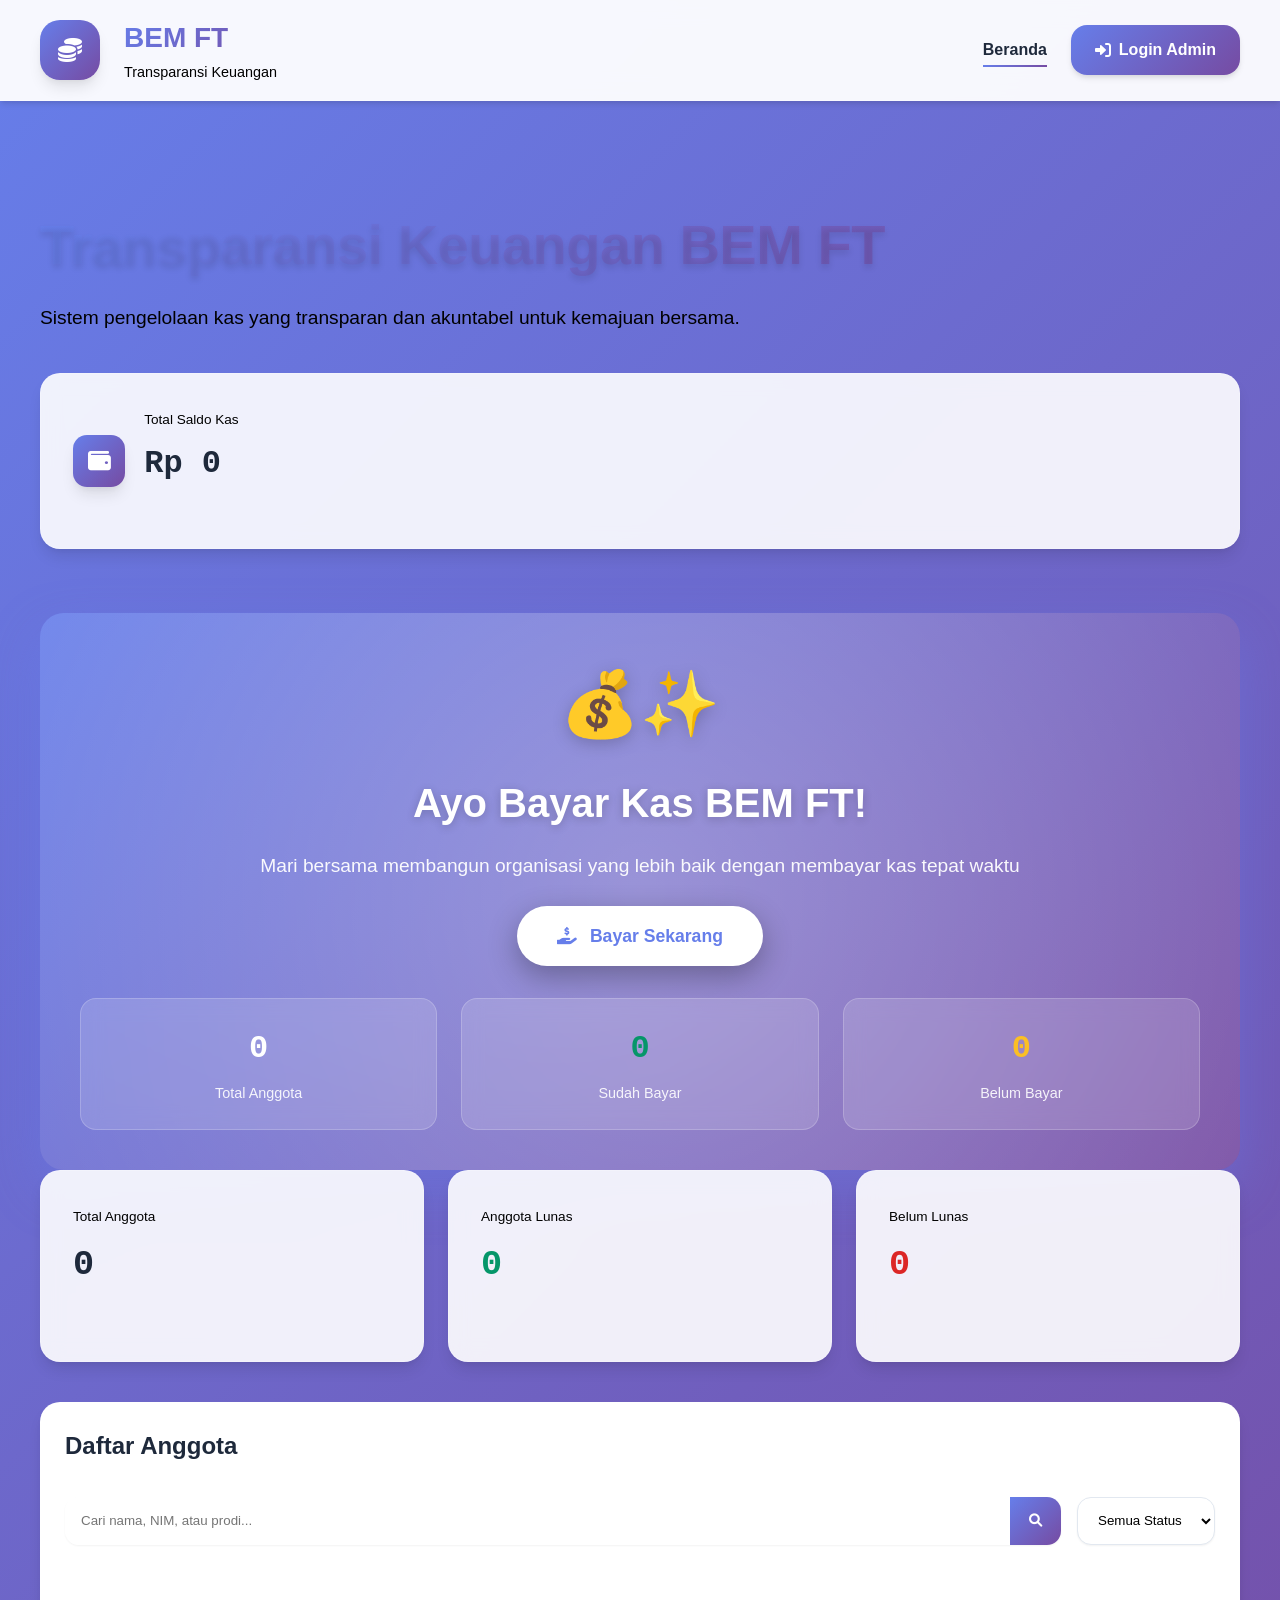
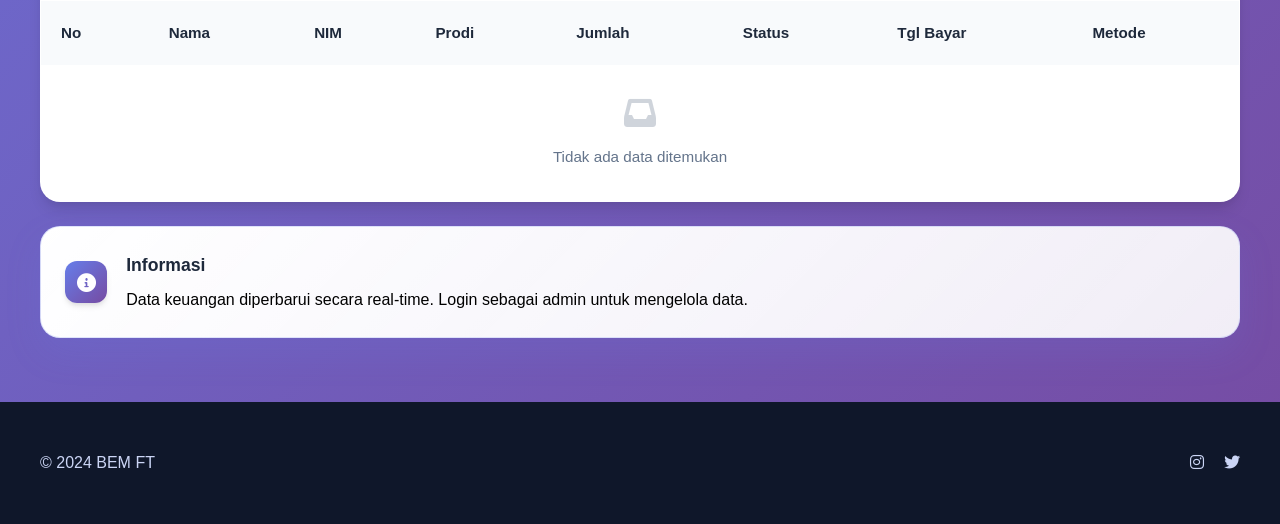
==== index.html @ c40bf23f "Add files via upload" ====
<!DOCTYPE html>
<html lang="id">
<head>
<meta charset="UTF-8">
<meta name="viewport" content="width=device-width, initial-scale=1.0">
<title>Transparansi Keuangan BEM FT</title>

<link href="https://cdnjs.cloudflare.com/ajax/libs/font-awesome/6.0.0/css/all.min.css" rel="stylesheet">
<link href="https://fonts.googleapis.com/css2?family=Inter:wght@400;500;600;700;800&display=swap" rel="stylesheet">

<style>
:root{
  --primary: #667eea;
  --primary-dark: #5a67d8;
  --secondary: #764ba2;
  --success: #10b981;
  --warning: #f59e0b;
  --danger: #ef4444;
  --info: #dfe8f7;
  --bg-primary: #ffffff;
  --bg-secondary: #f8fafc;
  --bg-tertiary: #f1f5f9;
  --text-primary: #1e293b;
  --text-secondary: #000000;
  --text-muted: #94a3b8;
  --border: #e2e8f0;
  --shadow-sm: 0 1px 2px 0 rgba(0, 0, 0, 0.05);
  --shadow-md: 0 4px 6px -1px rgba(0, 0, 0, 0.1), 0 2px 4px -1px rgba(0, 0, 0, 0.06);
  --shadow-lg: 0 10px 15px -3px rgba(0, 0, 0, 0.1), 0 4px 6px -2px rgba(0, 0, 0, 0.05);
  --transition: all 0.3s ease;
  --gradient-1: linear-gradient(135deg, var(--primary), var(--secondary));
  --gradient-2: linear-gradient(135deg, var(--success), #22d3ee);
  --gradient-3: linear-gradient(135deg, var(--warning), #f97316);
  --gradient-4: linear-gradient(135deg, var(--danger), #ec4899);
}

body {
  background: linear-gradient(135deg, #667eea 0%, #764ba2 100%);
  min-height: 100vh;
  font-family: 'Segoe UI', Tahoma, Geneva, Verdana, sans-serif;
  margin: 0;
  padding: 0;
  color: #1e293b;
  line-height: 1.6;
}

.container{max-width:1200px;margin:auto;padding:0 1.5rem}

/* ===== HEADER ===== */
header{
  position:sticky;top:0;z-index:99;
  background:rgba(255,255,255,.95);
  backdrop-filter:blur(12px);
  border-bottom:1px solid rgba(255,255,255,0.2);
  box-shadow: var(--shadow-md);
}
.header-wrap{
  display:flex;justify-content:space-between;align-items:center;
  padding:1rem 0;
}
.logo-box{display:flex;align-items:center;gap:1.5rem}
.logo{
  width:60px;height:60px;border-radius:20px;
  background:var(--gradient-1);
  display:flex;align-items:center;justify-content:center;
  color:#fff;font-size:1.5rem;box-shadow: var(--shadow-lg);
  animation: float 3s ease-in-out infinite;
}
.brand-info h1{
  font-size:1.75rem;font-weight:800;
  background:var(--gradient-1);
  -webkit-background-clip:text;
  -webkit-text-fill-color:transparent;
  background-clip:text;margin:0;
}
.brand-info p{color:var(--text-secondary);margin:0;font-size:.9rem}
nav{display:flex;gap:1.5rem;align-items:center}
nav a{text-decoration:none;color:var(--text-primary);font-weight:600;position:relative}
nav a::after{
  content:"";position:absolute;left:0;bottom:-4px;
  width:0;height:2px;background:var(--gradient-1);
  transition:var(--transition)
}
nav a:hover::after{width:100%}
nav a.active::after{width:100%}
.login-btn{
  padding:.75rem 1.5rem;border-radius:16px;
  background:var(--gradient-1);
  color:#fff !important;font-size:1rem;
  box-shadow: var(--shadow-md);font-weight:700;
  display:inline-flex;align-items:center;gap:.5rem;
  text-decoration: none;
  transition: var(--transition);
}
.login-btn:hover{
  transform: translateY(-2px);
  box-shadow: 0 10px 25px rgba(102, 126, 234, 0.4);
}

/* ===== HERO ===== */
.hero{padding:4rem 0 2rem}
.hero h1{
  font-size:3.5rem;font-weight:900;
  background:var(--gradient-1);
  margin-bottom:1.5rem;line-height:1.2;
  -webkit-background-clip:text; 
  -webkit-text-fill-color:transparent;  
  background-clip:text;
  text-shadow: 0 4px 6px rgba(0,0,0,0.1);
  letter-spacing: -0.5px;
}
.hero p{color:var(--text-secondary);font-size:1.2rem;max-width:700px;margin-bottom:2rem;font-weight:500;} 

/* ===== SALDO CARD ===== */
.saldo-card{
  margin-top:2.5rem;
  background:rgba(255,255,255,0.9);
  backdrop-filter:blur(10px);
  border-radius:20px;
  padding:2rem;
  display:flex;gap:1.2rem;align-items:center;
  box-shadow: var(--shadow-lg);
  border:1px solid rgba(255,255,255,0.2);
}
.saldo-icon{
  width:52px;height:52px;border-radius:14px;
  background:var(--gradient-1);
  display:flex;align-items:center;justify-content:center;
  color:#fff;font-size:1.4rem;box-shadow: var(--shadow-lg);
}
.saldo-card span{color:var(--text-secondary);font-size:.85rem}
.saldo-card h2{margin-top:.4rem;font-size:2rem;font-family:'JetBrains Mono',monospace}

/* ===== CONTROLS ===== */
.controls{
  display:flex;gap:1rem;flex-wrap:wrap;
  margin:2rem 0
}
.search-box{
  flex:1;display:flex;background:#fff;border-radius:14px;
  overflow:hidden;box-shadow:var(--shadow-sm)
}
.search-box input{flex:1;border:none;padding:.9rem 1rem;outline:none}
.search-box button{
  border:none;background:var(--gradient-1);
  color:#fff;padding:0 1.2rem;cursor:pointer;
  transition: var(--transition);
}
.search-box button:hover{
  opacity: 0.9;
}
select{
  padding:.9rem 1rem;border-radius:14px;border:1px solid var(--border);
  box-shadow:var(--shadow-sm);cursor:pointer;background:#fff
}

/* ===== SUMMARY ===== */
.summary{
  display:grid;grid-template-columns:repeat(auto-fit,minmax(220px,1fr));
  gap:1.5rem;margin-bottom:2.5rem
}
.card{
  background:rgba(255,255,255,0.9);
  backdrop-filter:blur(10px);
  border-radius:20px;padding:2rem;
  box-shadow:var(--shadow-lg);
  border:1px solid rgba(255,255,255,0.2);
  transition:var(--transition)
}
.card:hover{transform:translateY(-2px);box-shadow:0 20px 40px rgba(0,0,0,.15)}
.card span{color:var(--text-secondary);font-size:.85rem}
.card h3{font-size:2.2rem;margin-top:.5rem;font-family:'JetBrains Mono',monospace}

/* ===== TABLE ===== */
.table-wrap{
  background:#fff;border-radius:20px;
  box-shadow:var(--shadow-lg);
  overflow:hidden;border:1px solid rgba(255,255,255,0.2)
}
table{width:100%;border-collapse:collapse}
thead{background:#f8fafc}
th,td{padding:1.25rem;text-align:left;font-size:.95rem}
tbody tr:not(:last-child){border-bottom:1px solid var(--border)}
tbody tr:hover{background: var(--bg-secondary);}
.badge{
  padding:.5rem 1rem;border-radius:999px;
  font-size:.875rem;font-weight:600;display:inline-block
}
.badge-success{background:rgba(16,185,129,0.1);color:#059669}
.badge-warning{background:rgba(245,158,11,0.1);color:#d97706}
.badge-info{background:rgba(59,130,246,0.1);color:#2563eb}
.badge.unpaid{background:rgba(239,68,68,0.1);color:#dc2626}
.text-success{color:#059669}
.text-danger{color:#dc2626}

/* ===== AJAKAN CARD ===== */
.ajakan-card{
  margin-top:1.5rem;
  background:linear-gradient(135deg,#fff,rgba(255,255,255,0.9));
  border-radius:20px;
  padding:1.5rem;
  display:flex;gap:1.2rem;align-items:center;
  box-shadow:0 15px 35px rgba(102,126,234,0.15);
  border:1px solid rgba(102,126,234,0.2)
}
.ajakan-icon{
  width:42px;height:42px;border-radius:12px;
  background:var(--gradient-1);
  display:flex;align-items:center;justify-content:center;
  color:#fff;font-size:1.2rem;box-shadow:var(--shadow-md)
}

/* ===== AYO BAYAR KAS BOX ===== */
.bayar-kas-box{
  margin-top:2rem;
  background:linear-gradient(135deg, #667eea 0%, #764ba2 100%);
  border-radius:24px;
  padding:2.5rem;
  position:relative;
  overflow:hidden;
  box-shadow:0 20px 50px rgba(102,126,234,0.4);
  animation: pulseGlow 3s ease-in-out infinite;
}

.bayar-kas-box::before{
  content:'';
  position:absolute;
  top:-50%;
  right:-50%;
  width:200%;
  height:200%;
  background:radial-gradient(circle, rgba(255,255,255,0.3) 0%, transparent 70%);
  animation: rotateGlow 8s linear infinite;
}

.bayar-kas-content{
  position:relative;
  z-index:2;
  text-align:center;
  color:#fff;
}

.bayar-kas-icon{
  font-size:4rem;
  margin-bottom:1rem;
  animation: bounce 2s ease-in-out infinite;
  display:inline-block;
  filter: drop-shadow(0 4px 8px rgba(0,0,0,0.2));
}

.bayar-kas-title{
  font-size:2.5rem;
  font-weight:900;
  margin:0 0 1rem 0;
  text-shadow: 0 2px 10px rgba(0,0,0,0.2);
  animation: slideInUp 1s ease-out;
}

.bayar-kas-subtitle{
  font-size:1.2rem;
  opacity:0.95;
  margin:0 0 1.5rem 0;
  font-weight:500;
}

.bayar-kas-button{
  display:inline-flex;
  align-items:center;
  gap:0.8rem;
  background:#fff;
  color:#667eea;
  padding:1rem 2.5rem;
  border-radius:50px;
  font-weight:800;
  font-size:1.1rem;
  text-decoration:none;
  box-shadow:0 10px 30px rgba(0,0,0,0.3);
  transition:all 0.3s ease;
  animation: wiggle 1.5s ease-in-out infinite;
  border:none;
  cursor:pointer;
}

.bayar-kas-button:hover{
  transform:translateY(-5px) scale(1.05);
  box-shadow:0 15px 40px rgba(0,0,0,0.4);
}

.bayar-kas-stats{
  display:grid;
  grid-template-columns:repeat(auto-fit, minmax(150px, 1fr));
  gap:1.5rem;
  margin-top:2rem;
}

.stat-item{
  background:rgba(255,255,255,0.15);
  backdrop-filter:blur(10px);
  border-radius:16px;
  padding:1.5rem;
  text-align:center;
  border:1px solid rgba(255,255,255,0.2);
}

.stat-number{
  font-size:2rem;
  font-weight:900;
  margin:0;
  font-family:'JetBrains Mono',monospace;
}

.stat-label{
  font-size:0.9rem;
  opacity:0.9;
  margin:0.5rem 0 0 0;
}

/* ===== FOOTER ===== */
footer{
  margin-top:4rem;padding:2rem 0;
  background:#0f172a;color:#cbd5f5
}
footer .container{
  display: flex;
  justify-content: space-between;
  align-items: center;
}
footer a{color:#cbd5f5;margin-left:1rem;text-decoration:none;transition: var(--transition);}
footer a:hover{color: #fff;}

/* ===== ANIMATIONS ===== */
@keyframes float{
  0%,100%{transform:translateY(0px)}
  50%{transform:translateY(-10px)}
}

@keyframes bounce{
  0%, 100%{transform:translateY(0px) scale(1)}
  50%{transform:translateY(-20px) scale(1.1)}
}

@keyframes pulseGlow{
  0%, 100%{
    box-shadow:0 20px 50px rgba(102,126,234,0.4);
  }
  50%{
    box-shadow:0 20px 60px rgba(102,126,234,0.6), 0 0 40px rgba(102,126,234,0.3);
  }
}

@keyframes rotateGlow{
  0%{transform:rotate(0deg)}
  100%{transform:rotate(360deg)}
}

@keyframes slideInUp{
  from{
    transform:translateY(30px);
    opacity:0;
  }
  to{
    transform:translateY(0);
    opacity:1;
  }
}

@keyframes wiggle{
  0%, 100%{transform:rotate(0deg)}
  25%{transform:rotate(-3deg)}
  75%{transform:rotate(3deg)}
}

/* ===== RESPONSIVE ===== */
@media (max-width: 768px) {
  .header-wrap{
    flex-direction: column;
    gap: 1rem;
  }
  nav{
    flex-direction: column;
    gap: 0.5rem;
  }
  .hero h1{
    font-size: 2.5rem;
  }
  .hero p{
    font-size: 1rem;
  }
  .saldo-card{
    flex-direction: column;
    text-align: center;
  }
  .controls{
    flex-direction: column;
  }
  .summary{
    grid-template-columns: 1fr;
  }
  .bayar-kas-title{
    font-size: 2rem;
  }
  .bayar-kas-subtitle{
    font-size: 1rem;
  }
  .bayar-kas-icon{
    font-size: 3rem;
  }
  .bayar-kas-stats{
    grid-template-columns: 1fr;
  }
}
</style>
</head>

<body>

<header>
  <div class="container header-wrap">
    <div class="logo-box">
      <div class="logo"><i class="fas fa-coins"></i></div>
      <div class="brand-info">
        <h1>BEM FT</h1>
        <p>Transparansi Keuangan</p>
      </div>
    </div>
    <nav>
      <a href="index.html" class="active">Beranda</a>
      <a href="login.html" class="login-btn">
        <i class="fas fa-sign-in-alt"></i> Login Admin
      </a>
    </nav>
  </div>
</header>

<main>
  <section class="hero">
    <div class="container">
      <h1>Transparansi Keuangan BEM FT</h1>
      <p>Sistem pengelolaan kas yang transparan dan akuntabel untuk kemajuan bersama.</p>
      
      <div class="saldo-card">
        <div class="saldo-icon"><i class="fas fa-wallet"></i></div>
        <div>
          <span>Total Saldo Kas</span>
          <h2 id="total-saldo">Rp 0</h2>
        </div>
      </div>
    </div>
  </section>

  <section class="container">
    <!-- Ayo Bayar Kas Box -->
    <div class="bayar-kas-box">
      <div class="bayar-kas-content">
        <div class="bayar-kas-icon">💰✨</div>
        <h2 class="bayar-kas-title">Ayo Bayar Kas BEM FT!</h2>
        <p class="bayar-kas-subtitle">Mari bersama membangun organisasi yang lebih baik dengan membayar kas tepat waktu</p>
        <a href="login.html" class="bayar-kas-button">
          <i class="fas fa-hand-holding-usd"></i>
          Bayar Sekarang
        </a>
        <div class="bayar-kas-stats">
          <div class="stat-item">
            <h3 class="stat-number" id="stat-total">0</h3>
            <p class="stat-label">Total Anggota</p>
          </div>
          <div class="stat-item">
            <h3 class="stat-number text-success" id="stat-paid">0</h3>
            <p class="stat-label">Sudah Bayar</p>
          </div>
          <div class="stat-item">
            <h3 class="stat-number" style="color:#fbbf24" id="stat-unpaid">0</h3>
            <p class="stat-label">Belum Bayar</p>
          </div>
        </div>
      </div>
    </div>

    <!-- Summary Cards -->
    <div class="summary">
      <div class="card">
        <span>Total Anggota</span>
        <h3 id="total-anggota">0</h3>
      </div>
      <div class="card">
        <span>Anggota Lunas</span>
        <h3 id="anggota-lunas" class="text-success">0</h3>
      </div>
      <div class="card">
        <span>Belum Lunas</span>
        <h3 id="anggota-belum-lunas" class="text-danger">0</h3>
      </div>
    </div>

    <!-- Anggota Table -->
    <div class="table-wrap">
      <div style="padding: 1.5rem;">
        <h2 style="margin: 0 0 1rem 0;">Daftar Anggota</h2>
        
        <div class="controls">
          <div class="search-box">
            <input type="text" id="anggota-search" placeholder="Cari nama, NIM, atau prodi...">
            <button id="anggota-search-btn"><i class="fas fa-search"></i></button>
          </div>
          <select id="status-filter">
            <option value="all">Semua Status</option>
            <option value="paid">Lunas</option>
            <option value="unpaid">Belum Lunas</option>
          </select>
        </div>
      </div>

      <table>
        <thead>
          <tr>
            <th>No</th>
            <th>Nama</th>
            <th>NIM</th>
            <th>Prodi</th>
            <th>Jumlah</th>
            <th>Status</th>
            <th>Tgl Bayar</th>
            <th>Metode</th>
          </tr>
        </thead>
        <tbody id="anggota-body">
          <tr>
            <td colspan="8" style="text-align:center;padding:2rem;color:#64748b">
              <i class="fas fa-inbox" style="font-size:2rem;margin-bottom:1rem;opacity:0.3;display:block"></i>
              Tidak ada data ditemukan
            </td>
          </tr>
        </tbody>
      </table>
    </div>

    <!-- Info Card -->
    <div class="ajakan-card">
      <div class="ajakan-icon"><i class="fas fa-info-circle"></i></div>
      <div>
        <h3 style="margin: 0 0 0.5rem 0; font-size: 1.1rem;">Informasi</h3>
        <p style="margin: 0; color: var(--text-secondary);">Data keuangan diperbarui secara real-time. Login sebagai admin untuk mengelola data.</p>
      </div>
    </div>
  </section>
</main>

<footer>
  <div class="container">
    <p>© 2024 BEM FT</p>
    <div>
      <a href="#"><i class="fab fa-instagram"></i></a>
      <a href="#"><i class="fab fa-twitter"></i></a>
    </div>
  </div>
</footer>

<script>
// Load data from localStorage
let data = JSON.parse(localStorage.getItem("kas_bem_data")) || {
  members: [],
  transactions: []
};

let members = data.members || [];

// Load data on page load
document.addEventListener('DOMContentLoaded', () => {
    loadAnggotaTable(members);
    updateDashboardStats();
    setupEventListeners();
});

// Update dashboard statistics
function updateDashboardStats() {
    // Calculate total saldo kas
    const totalSaldo = members
        .filter(m => m.status === 'paid')
        .reduce((sum, m) => sum + (m.amount || 0), 0);
    
    // Calculate member stats
    const totalAnggota = members.length;
    const anggotaLunas = members.filter(m => m.status === 'paid').length;
    const anggotaBelumLunas = members.filter(m => m.status === 'unpaid').length;

    // Update DOM elements
    const totalSaldoEl = document.getElementById('total-saldo');
    const totalAnggotaEl = document.getElementById('total-anggota');
    const anggotaLunasEl = document.getElementById('anggota-lunas');
    const anggotaBelumLunasEl = document.getElementById('anggota-belum-lunas');

    if (totalSaldoEl) totalSaldoEl.textContent = formatCurrency(totalSaldo);
    if (totalAnggotaEl) totalAnggotaEl.textContent = totalAnggota;
    if (anggotaLunasEl) anggotaLunasEl.textContent = anggotaLunas;
    if (anggotaBelumLunasEl) anggotaBelumLunasEl.textContent = anggotaBelumLunas;

    // Update stats in "Ayo Bayar Kas" box
    const statTotalEl = document.getElementById('stat-total');
    const statPaidEl = document.getElementById('stat-paid');
    const statUnpaidEl = document.getElementById('stat-unpaid');

    if (statTotalEl) statTotalEl.textContent = totalAnggota;
    if (statPaidEl) statPaidEl.textContent = anggotaLunas;
    if (statUnpaidEl) statUnpaidEl.textContent = anggotaBelumLunas;
}

// Setup event listeners
function setupEventListeners() {
    // Anggota search
    const anggotaSearch = document.getElementById('anggota-search');
    const anggotaSearchBtn = document.getElementById('anggota-search-btn');
    
    if (anggotaSearch) {
        anggotaSearch.addEventListener('input', (e) => {
            const searchTerm = e.target.value.toLowerCase();
            const filtered = members.filter(m =>
                m.name.toLowerCase().includes(searchTerm) ||
                m.nim.toLowerCase().includes(searchTerm) ||
                m.prodi.toLowerCase().includes(searchTerm)
            );
            loadAnggotaTable(filtered);
        });
    }
    
    if (anggotaSearchBtn) {
        anggotaSearchBtn.addEventListener('click', () => {
            const searchTerm = anggotaSearch.value.toLowerCase();
            const filtered = members.filter(m =>
                m.name.toLowerCase().includes(searchTerm) ||
                m.nim.toLowerCase().includes(searchTerm) ||
                m.prodi.toLowerCase().includes(searchTerm)
            );
            loadAnggotaTable(filtered);
        });
    }

    // Anggota status filter
    const statusFilter = document.getElementById('status-filter');
    if (statusFilter) {
        statusFilter.addEventListener('change', (e) => {
            const status = e.target.value;
            let filtered = members;
            
            if (status === 'paid') {
                filtered = members.filter(m => m.status === 'paid');
            } else if (status === 'unpaid') {
                filtered = members.filter(m => m.status === 'unpaid');
            }
            
            loadAnggotaTable(filtered);
        });
    }

    // Listen for storage changes from other tabs (from dashboard)
    window.addEventListener('storage', function(e) {
        if (e.key === 'kas_bem_data') {
            const newData = JSON.parse(e.newValue || '{}');
            members = newData.members || [];
            
            loadAnggotaTable(members);
            updateDashboardStats();
        }
    });

    // Polling untuk update data setiap 2 detik (untuk tab yang sama)
    setInterval(() => {
        const currentData = JSON.parse(localStorage.getItem("kas_bem_data") || '{}');
        const currentMembers = currentData.members || [];
        
        // Cek jika ada perubahan
        if (JSON.stringify(currentMembers) !== JSON.stringify(members)) {
            members = currentMembers;
            loadAnggotaTable(members);
            updateDashboardStats();
        }
    }, 2000);
}

// Format currency
function formatCurrency(n) {
  return "Rp " + n.toLocaleString("id-ID");
}

// Format date
function formatDate(d) {
  if (!d || d === '-') return '-';
  return new Date(d).toLocaleDateString("id-ID", {
    year: "numeric",
    month: "long",
    day: "numeric"
  });
}

// Load Anggota Table
function loadAnggotaTable(dataToShow = members) {
  const tbody = document.getElementById("anggota-body");
  if (!tbody) return;
  
  tbody.innerHTML = "";
  
  if (dataToShow.length === 0) {
    tbody.innerHTML = `
      <tr>
        <td colspan="8" style="text-align:center;padding:2rem;color:#64748b">
          <i class="fas fa-inbox" style="font-size:2rem;margin-bottom:1rem;opacity:0.3;display:block"></i>
          Tidak ada data ditemukan
        </td>
      </tr>
    `;
    return;
  }
  
  dataToShow.forEach((m, i) => {
    tbody.innerHTML += `
      <tr>
        <td>${i + 1}</td>
        <td>${m.name}</td>
        <td>${m.nim}</td>
        <td>${m.prodi}</td>
        <td>${m.amount > 0 ? formatCurrency(m.amount) : '-'}</td>
        <td><span class="badge ${m.status === 'paid' ? 'badge-success' : 'unpaid'}">${m.status === 'paid' ? 'Lunas' : 'Belum Lunas'}</span></td>
        <td>${formatDate(m.paymentDate)}</td>
        <td>${m.method || '-'}</td>
      </tr>
    `;
  });
}
</script>

</body>
</html>
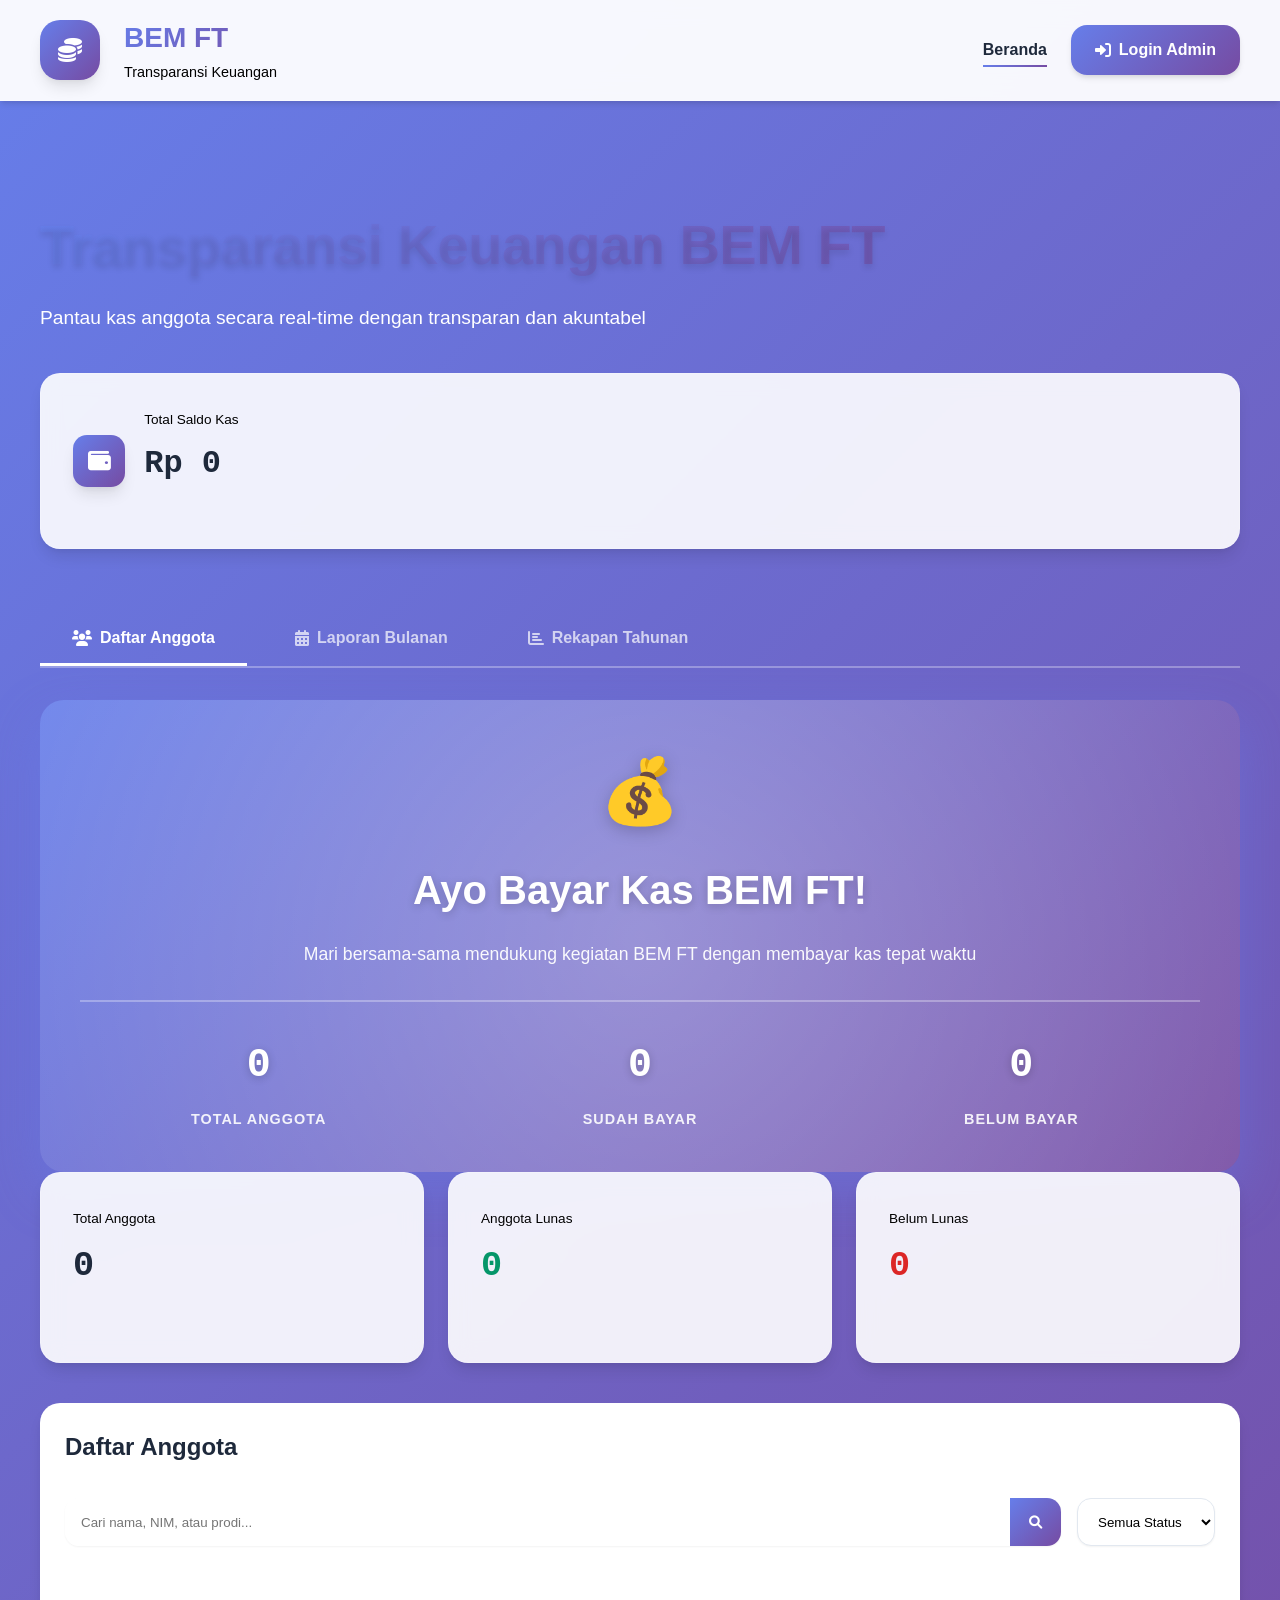
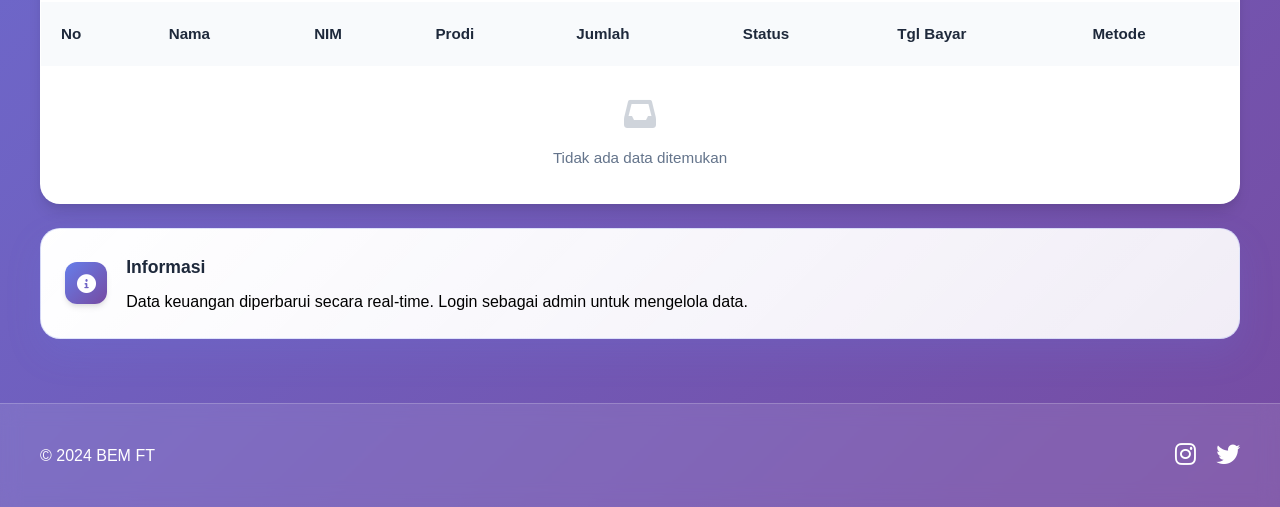
==== commit 33f8611b: "Update index.html" ====
--- a/index.html
+++ b/index.html
@@ -97,6 +97,46 @@
   box-shadow: 0 10px 25px rgba(102, 126, 234, 0.4);
 }
 
+/* ===== TAB NAVIGATION ===== */
+.tab-navigation {
+  display: flex;
+  gap: 1rem;
+  margin: 2rem 0 1.5rem;
+  border-bottom: 2px solid rgba(255, 255, 255, 0.3);
+}
+
+.tab-btn {
+  padding: 1rem 2rem;
+  background: transparent;
+  border: none;
+  border-bottom: 3px solid transparent;
+  color: rgba(255, 255, 255, 0.7);
+  font-weight: 600;
+  font-size: 1rem;
+  cursor: pointer;
+  transition: var(--transition);
+  display: flex;
+  align-items: center;
+  gap: 0.5rem;
+}
+
+.tab-btn:hover {
+  color: #fff;
+}
+
+.tab-btn.active {
+  color: #fff;
+  border-bottom-color: #fff;
+}
+
+.tab-content {
+  display: none;
+}
+
+.tab-content.active {
+  display: block;
+}
+
 /* ===== HERO ===== */
 .hero{padding:4rem 0 2rem}
 .hero h1{
@@ -171,6 +211,175 @@
 .card span{color:var(--text-secondary);font-size:.85rem}
 .card h3{font-size:2.2rem;margin-top:.5rem;font-family:'JetBrains Mono',monospace}
 
+/* ===== MONTHLY REPORT CARD ===== */
+.monthly-grid {
+  display: grid;
+  grid-template-columns: repeat(auto-fit, minmax(280px, 1fr));
+  gap: 1.5rem;
+  margin-bottom: 2rem;
+}
+
+.month-card {
+  background: rgba(255, 255, 255, 0.9);
+  backdrop-filter: blur(10px);
+  border-radius: 16px;
+  padding: 1.5rem;
+  box-shadow: var(--shadow-lg);
+  border: 1px solid rgba(255, 255, 255, 0.2);
+  transition: var(--transition);
+}
+
+.month-card:hover {
+  transform: translateY(-2px);
+  box-shadow: 0 20px 40px rgba(0, 0, 0, 0.15);
+}
+
+.month-card-header {
+  display: flex;
+  justify-content: space-between;
+  align-items: center;
+  margin-bottom: 1rem;
+  padding-bottom: 1rem;
+  border-bottom: 2px solid var(--border);
+}
+
+.month-name {
+  font-size: 1.25rem;
+  font-weight: 700;
+  color: var(--text-primary);
+}
+
+.month-stats {
+  display: grid;
+  grid-template-columns: 1fr 1fr;
+  gap: 1rem;
+  margin-bottom: 1rem;
+}
+
+.stat-item {
+  text-align: center;
+}
+
+.stat-label {
+  font-size: 0.75rem;
+  color: var(--text-secondary);
+  margin-bottom: 0.25rem;
+}
+
+.stat-value {
+  font-size: 1.5rem;
+  font-weight: 700;
+  font-family: 'JetBrains Mono', monospace;
+}
+
+.stat-value.success {
+  color: var(--success);
+}
+
+.stat-value.warning {
+  color: var(--warning);
+}
+
+.month-total {
+  text-align: center;
+  padding-top: 1rem;
+  border-top: 2px solid var(--border);
+}
+
+.month-total-label {
+  font-size: 0.85rem;
+  color: var(--text-secondary);
+  margin-bottom: 0.5rem;
+}
+
+.month-total-value {
+  font-size: 1.75rem;
+  font-weight: 800;
+  background: var(--gradient-1);
+  -webkit-background-clip: text;
+  -webkit-text-fill-color: transparent;
+  background-clip: text;
+  font-family: 'JetBrains Mono', monospace;
+}
+
+/* ===== YEARLY SUMMARY ===== */
+.yearly-summary {
+  background: linear-gradient(135deg, rgba(102, 126, 234, 0.1), rgba(118, 75, 162, 0.1));
+  border-radius: 20px;
+  padding: 2rem;
+  margin-bottom: 2rem;
+  box-shadow: var(--shadow-lg);
+  border: 1px solid rgba(102, 126, 234, 0.2);
+}
+
+.yearly-summary h2 {
+  margin: 0 0 2rem 0;
+  font-size: 1.75rem;
+  font-weight: 800;
+  background: var(--gradient-1);
+  -webkit-background-clip: text;
+  -webkit-text-fill-color: transparent;
+  background-clip: text;
+  display: flex;
+  align-items: center;
+  gap: 0.75rem;
+}
+
+.yearly-stats-grid {
+  display: grid;
+  grid-template-columns: repeat(auto-fit, minmax(200px, 1fr));
+  gap: 1.5rem;
+}
+
+.yearly-stat-card {
+  background: #fff;
+  border-radius: 16px;
+  padding: 1.5rem;
+  box-shadow: var(--shadow-md);
+  text-align: center;
+}
+
+.yearly-stat-icon {
+  width: 50px;
+  height: 50px;
+  border-radius: 12px;
+  display: flex;
+  align-items: center;
+  justify-content: center;
+  margin: 0 auto 1rem;
+  font-size: 1.5rem;
+  color: #fff;
+}
+
+.yearly-stat-icon.total {
+  background: var(--gradient-1);
+}
+
+.yearly-stat-icon.paid {
+  background: var(--gradient-2);
+}
+
+.yearly-stat-icon.unpaid {
+  background: var(--gradient-3);
+}
+
+.yearly-stat-icon.collected {
+  background: var(--gradient-4);
+}
+
+.yearly-stat-label {
+  font-size: 0.9rem;
+  color: var(--text-secondary);
+  margin-bottom: 0.5rem;
+}
+
+.yearly-stat-value {
+  font-size: 2rem;
+  font-weight: 800;
+  color: var(--text-primary);
+  font-family: 'JetBrains Mono', monospace;
+}
+
 /* ===== TABLE ===== */
 .table-wrap{
   background:#fff;border-radius:20px;
@@ -257,95 +466,45 @@
 }
 
 .bayar-kas-subtitle{
-  font-size:1.2rem;
+  font-size:1.1rem;
+  margin-bottom:2rem;
   opacity:0.95;
-  margin:0 0 1.5rem 0;
   font-weight:500;
-}
-
-.bayar-kas-button{
-  display:inline-flex;
-  align-items:center;
-  gap:0.8rem;
-  background:#fff;
-  color:#667eea;
-  padding:1rem 2.5rem;
-  border-radius:50px;
-  font-weight:800;
-  font-size:1.1rem;
-  text-decoration:none;
-  box-shadow:0 10px 30px rgba(0,0,0,0.3);
-  transition:all 0.3s ease;
-  animation: wiggle 1.5s ease-in-out infinite;
-  border:none;
-  cursor:pointer;
-}
-
-.bayar-kas-button:hover{
-  transform:translateY(-5px) scale(1.05);
-  box-shadow:0 15px 40px rgba(0,0,0,0.4);
 }
 
 .bayar-kas-stats{
   display:grid;
-  grid-template-columns:repeat(auto-fit, minmax(150px, 1fr));
+  grid-template-columns:repeat(auto-fit,minmax(120px,1fr));
   gap:1.5rem;
   margin-top:2rem;
-}
-
-.stat-item{
-  background:rgba(255,255,255,0.15);
-  backdrop-filter:blur(10px);
-  border-radius:16px;
-  padding:1.5rem;
+  padding-top:2rem;
+  border-top:2px solid rgba(255,255,255,0.3);
+}
+
+.stat-box{
   text-align:center;
-  border:1px solid rgba(255,255,255,0.2);
 }
 
 .stat-number{
-  font-size:2rem;
+  font-size:2.5rem;
   font-weight:900;
-  margin:0;
+  display:block;
+  margin-bottom:0.5rem;
+  text-shadow: 0 2px 8px rgba(0,0,0,0.2);
   font-family:'JetBrains Mono',monospace;
 }
 
-.stat-label{
+.stat-text{
   font-size:0.9rem;
   opacity:0.9;
-  margin:0.5rem 0 0 0;
-}
-
-/* ===== FOOTER ===== */
-footer{
-  margin-top:4rem;padding:2rem 0;
-  background:#0f172a;color:#cbd5f5
-}
-footer .container{
-  display: flex;
-  justify-content: space-between;
-  align-items: center;
-}
-footer a{color:#cbd5f5;margin-left:1rem;text-decoration:none;transition: var(--transition);}
-footer a:hover{color: #fff;}
-
-/* ===== ANIMATIONS ===== */
-@keyframes float{
-  0%,100%{transform:translateY(0px)}
-  50%{transform:translateY(-10px)}
-}
-
-@keyframes bounce{
-  0%, 100%{transform:translateY(0px) scale(1)}
-  50%{transform:translateY(-20px) scale(1.1)}
+  font-weight:600;
+  text-transform:uppercase;
+  letter-spacing:1px;
 }
 
 @keyframes pulseGlow{
-  0%, 100%{
-    box-shadow:0 20px 50px rgba(102,126,234,0.4);
-  }
-  50%{
-    box-shadow:0 20px 60px rgba(102,126,234,0.6), 0 0 40px rgba(102,126,234,0.3);
-  }
+  0%,100%{box-shadow:0 20px 50px rgba(102,126,234,0.4)}
+  50%{box-shadow:0 25px 60px rgba(102,126,234,0.6)}
 }
 
 @keyframes rotateGlow{
@@ -353,65 +512,65 @@
   100%{transform:rotate(360deg)}
 }
 
+@keyframes bounce{
+  0%,100%{transform:translateY(0)}
+  50%{transform:translateY(-15px)}
+}
+
 @keyframes slideInUp{
-  from{
-    transform:translateY(30px);
-    opacity:0;
-  }
-  to{
-    transform:translateY(0);
-    opacity:1;
-  }
-}
-
-@keyframes wiggle{
-  0%, 100%{transform:rotate(0deg)}
-  25%{transform:rotate(-3deg)}
-  75%{transform:rotate(3deg)}
-}
+  0%{opacity:0;transform:translateY(20px)}
+  100%{opacity:1;transform:translateY(0)}
+}
+
+@keyframes float{
+  0%,100%{transform:translateY(0)}
+  50%{transform:translateY(-10px)}
+}
+
+/* ===== FOOTER ===== */
+footer{
+  background:rgba(255,255,255,0.1);
+  backdrop-filter:blur(10px);
+  padding:2rem 0;
+  margin-top:4rem;
+  border-top:1px solid rgba(255,255,255,0.2)
+}
+footer .container{
+  display:flex;justify-content:space-between;align-items:center
+}
+footer p{color:#fff;margin:0}
+footer a{color:#fff;font-size:1.5rem;margin-left:1rem;transition:var(--transition)}
+footer a:hover{transform:scale(1.2)}
 
 /* ===== RESPONSIVE ===== */
 @media (max-width: 768px) {
-  .header-wrap{
+  .header-wrap {
     flex-direction: column;
     gap: 1rem;
   }
-  nav{
+  nav {
     flex-direction: column;
-    gap: 0.5rem;
+    width: 100%;
   }
-  .hero h1{
+  .hero h1 {
     font-size: 2.5rem;
   }
-  .hero p{
-    font-size: 1rem;
+  .tab-navigation {
+    flex-wrap: wrap;
   }
-  .saldo-card{
-    flex-direction: column;
-    text-align: center;
+  .tab-btn {
+    padding: 0.75rem 1rem;
+    font-size: 0.9rem;
   }
-  .controls{
-    flex-direction: column;
-  }
-  .summary{
-    grid-template-columns: 1fr;
-  }
-  .bayar-kas-title{
+  .bayar-kas-title {
     font-size: 2rem;
   }
-  .bayar-kas-subtitle{
-    font-size: 1rem;
-  }
-  .bayar-kas-icon{
-    font-size: 3rem;
-  }
-  .bayar-kas-stats{
-    grid-template-columns: 1fr;
+  .stat-number {
+    font-size: 2rem;
   }
 }
 </style>
 </head>
-
 <body>
 
 <header>
@@ -424,7 +583,7 @@
       </div>
     </div>
     <nav>
-      <a href="index.html" class="active">Beranda</a>
+      <a href="#" class="active">Beranda</a>
       <a href="login.html" class="login-btn">
         <i class="fas fa-sign-in-alt"></i> Login Admin
       </a>
@@ -435,9 +594,10 @@
 <main>
   <section class="hero">
     <div class="container">
-      <h1>Transparansi Keuangan BEM FT</h1>
-      <p>Sistem pengelolaan kas yang transparan dan akuntabel untuk kemajuan bersama.</p>
-      
+      <h1 style="color:#fff">Transparansi Keuangan BEM FT</h1>
+      <p style="color:#fff">Pantau kas anggota secara real-time dengan transparan dan akuntabel</p>
+
+      <!-- Saldo Card -->
       <div class="saldo-card">
         <div class="saldo-icon"><i class="fas fa-wallet"></i></div>
         <div>
@@ -448,98 +608,201 @@
     </div>
   </section>
 
+  <!-- Tab Navigation -->
   <section class="container">
-    <!-- Ayo Bayar Kas Box -->
-    <div class="bayar-kas-box">
-      <div class="bayar-kas-content">
-        <div class="bayar-kas-icon">💰✨</div>
-        <h2 class="bayar-kas-title">Ayo Bayar Kas BEM FT!</h2>
-        <p class="bayar-kas-subtitle">Mari bersama membangun organisasi yang lebih baik dengan membayar kas tepat waktu</p>
-        <a href="login.html" class="bayar-kas-button">
-          <i class="fas fa-hand-holding-usd"></i>
-          Bayar Sekarang
-        </a>
-        <div class="bayar-kas-stats">
-          <div class="stat-item">
-            <h3 class="stat-number" id="stat-total">0</h3>
-            <p class="stat-label">Total Anggota</p>
-          </div>
-          <div class="stat-item">
-            <h3 class="stat-number text-success" id="stat-paid">0</h3>
-            <p class="stat-label">Sudah Bayar</p>
-          </div>
-          <div class="stat-item">
-            <h3 class="stat-number" style="color:#fbbf24" id="stat-unpaid">0</h3>
-            <p class="stat-label">Belum Bayar</p>
+    <div class="tab-navigation">
+      <button class="tab-btn active" onclick="switchTab('daftar')">
+        <i class="fas fa-users"></i> Daftar Anggota
+      </button>
+      <button class="tab-btn" onclick="switchTab('bulanan')">
+        <i class="fas fa-calendar-alt"></i> Laporan Bulanan
+      </button>
+      <button class="tab-btn" onclick="switchTab('tahunan')">
+        <i class="fas fa-chart-bar"></i> Rekapan Tahunan
+      </button>
+    </div>
+  </section>
+
+  <!-- Daftar Anggota Tab -->
+  <section id="daftar-tab" class="tab-content active">
+    <div class="container">
+      <!-- Ayo Bayar Kas Box -->
+      <div class="bayar-kas-box">
+        <div class="bayar-kas-content">
+          <div class="bayar-kas-icon">💰</div>
+          <h2 class="bayar-kas-title">Ayo Bayar Kas BEM FT!</h2>
+          <p class="bayar-kas-subtitle">Mari bersama-sama mendukung kegiatan BEM FT dengan membayar kas tepat waktu</p>
+          
+          <div class="bayar-kas-stats">
+            <div class="stat-box">
+              <span class="stat-number" id="stat-total">0</span>
+              <span class="stat-text">Total Anggota</span>
+            </div>
+            <div class="stat-box">
+              <span class="stat-number" id="stat-paid">0</span>
+              <span class="stat-text">Sudah Bayar</span>
+            </div>
+            <div class="stat-box">
+              <span class="stat-number" id="stat-unpaid">0</span>
+              <span class="stat-text">Belum Bayar</span>
+            </div>
           </div>
         </div>
       </div>
-    </div>
-
-    <!-- Summary Cards -->
-    <div class="summary">
-      <div class="card">
-        <span>Total Anggota</span>
-        <h3 id="total-anggota">0</h3>
+
+      <!-- Summary Cards -->
+      <div class="summary">
+        <div class="card">
+          <span>Total Anggota</span>
+          <h3 id="total-anggota">0</h3>
+        </div>
+        <div class="card">
+          <span>Anggota Lunas</span>
+          <h3 id="anggota-lunas" class="text-success">0</h3>
+        </div>
+        <div class="card">
+          <span>Belum Lunas</span>
+          <h3 id="anggota-belum-lunas" class="text-danger">0</h3>
+        </div>
       </div>
-      <div class="card">
-        <span>Anggota Lunas</span>
-        <h3 id="anggota-lunas" class="text-success">0</h3>
+
+      <!-- Anggota Table -->
+      <div class="table-wrap">
+        <div style="padding: 1.5rem;">
+          <h2 style="margin: 0 0 1rem 0;">Daftar Anggota</h2>
+          
+          <div class="controls">
+            <div class="search-box">
+              <input type="text" id="anggota-search" placeholder="Cari nama, NIM, atau prodi...">
+              <button id="anggota-search-btn"><i class="fas fa-search"></i></button>
+            </div>
+            <select id="status-filter">
+              <option value="all">Semua Status</option>
+              <option value="paid">Lunas</option>
+              <option value="unpaid">Belum Lunas</option>
+            </select>
+          </div>
+        </div>
+
+        <table>
+          <thead>
+            <tr>
+              <th>No</th>
+              <th>Nama</th>
+              <th>NIM</th>
+              <th>Prodi</th>
+              <th>Jumlah</th>
+              <th>Status</th>
+              <th>Tgl Bayar</th>
+              <th>Metode</th>
+            </tr>
+          </thead>
+          <tbody id="anggota-body">
+            <tr>
+              <td colspan="8" style="text-align:center;padding:2rem;color:#64748b">
+                <i class="fas fa-inbox" style="font-size:2rem;margin-bottom:1rem;opacity:0.3;display:block"></i>
+                Tidak ada data ditemukan
+              </td>
+            </tr>
+          </tbody>
+        </table>
       </div>
-      <div class="card">
-        <span>Belum Lunas</span>
-        <h3 id="anggota-belum-lunas" class="text-danger">0</h3>
+
+      <!-- Info Card -->
+      <div class="ajakan-card">
+        <div class="ajakan-icon"><i class="fas fa-info-circle"></i></div>
+        <div>
+          <h3 style="margin: 0 0 0.5rem 0; font-size: 1.1rem;">Informasi</h3>
+          <p style="margin: 0; color: var(--text-secondary);">Data keuangan diperbarui secara real-time. Login sebagai admin untuk mengelola data.</p>
+        </div>
       </div>
     </div>
-
-    <!-- Anggota Table -->
-    <div class="table-wrap">
-      <div style="padding: 1.5rem;">
-        <h2 style="margin: 0 0 1rem 0;">Daftar Anggota</h2>
-        
-        <div class="controls">
-          <div class="search-box">
-            <input type="text" id="anggota-search" placeholder="Cari nama, NIM, atau prodi...">
-            <button id="anggota-search-btn"><i class="fas fa-search"></i></button>
-          </div>
-          <select id="status-filter">
-            <option value="all">Semua Status</option>
-            <option value="paid">Lunas</option>
-            <option value="unpaid">Belum Lunas</option>
-          </select>
+  </section>
+
+  <!-- Laporan Bulanan Tab -->
+  <section id="bulanan-tab" class="tab-content">
+    <div class="container">
+      <div class="card">
+        <h3 style="margin: 0 0 1.5rem 0; font-size: 1.5rem; font-weight: 700; color: var(--text-primary); display: flex; align-items: center; gap: 0.5rem;">
+          <i class="fas fa-calendar-alt" style="color: var(--primary);"></i>
+          Laporan Pembayaran Kas Per Bulan
+        </h3>
+        <p style="color: var(--text-secondary); margin-bottom: 2rem;">
+          Berikut adalah detail pembayaran kas anggota untuk setiap bulan
+        </p>
+
+        <div class="monthly-grid" id="monthly-grid">
+          <!-- Monthly cards will be inserted here by JavaScript -->
         </div>
       </div>
-
-      <table>
-        <thead>
-          <tr>
-            <th>No</th>
-            <th>Nama</th>
-            <th>NIM</th>
-            <th>Prodi</th>
-            <th>Jumlah</th>
-            <th>Status</th>
-            <th>Tgl Bayar</th>
-            <th>Metode</th>
-          </tr>
-        </thead>
-        <tbody id="anggota-body">
-          <tr>
-            <td colspan="8" style="text-align:center;padding:2rem;color:#64748b">
-              <i class="fas fa-inbox" style="font-size:2rem;margin-bottom:1rem;opacity:0.3;display:block"></i>
-              Tidak ada data ditemukan
-            </td>
-          </tr>
-        </tbody>
-      </table>
     </div>
-
-    <!-- Info Card -->
-    <div class="ajakan-card">
-      <div class="ajakan-icon"><i class="fas fa-info-circle"></i></div>
-      <div>
-        <h3 style="margin: 0 0 0.5rem 0; font-size: 1.1rem;">Informasi</h3>
-        <p style="margin: 0; color: var(--text-secondary);">Data keuangan diperbarui secara real-time. Login sebagai admin untuk mengelola data.</p>
+  </section>
+
+  <!-- Rekapan Tahunan Tab -->
+  <section id="tahunan-tab" class="tab-content">
+    <div class="container">
+      <div class="yearly-summary">
+        <h2>
+          <i class="fas fa-chart-line"></i>
+          Rekapan Kas Tahunan <span id="current-year" style="font-weight: 800;">2024</span>
+        </h2>
+
+        <div class="yearly-stats-grid">
+          <div class="yearly-stat-card">
+            <div class="yearly-stat-icon total">
+              <i class="fas fa-users"></i>
+            </div>
+            <div class="yearly-stat-label">Total Anggota</div>
+            <div class="yearly-stat-value" id="yearly-total-members">0</div>
+          </div>
+
+          <div class="yearly-stat-card">
+            <div class="yearly-stat-icon paid">
+              <i class="fas fa-check-circle"></i>
+            </div>
+            <div class="yearly-stat-label">Sudah Lunas</div>
+            <div class="yearly-stat-value text-success" id="yearly-paid-members">0</div>
+          </div>
+
+          <div class="yearly-stat-card">
+            <div class="yearly-stat-icon unpaid">
+              <i class="fas fa-clock"></i>
+            </div>
+            <div class="yearly-stat-label">Belum Lunas</div>
+            <div class="yearly-stat-value" style="color: #f59e0b;" id="yearly-unpaid-members">0</div>
+          </div>
+
+          <div class="yearly-stat-card">
+            <div class="yearly-stat-icon collected">
+              <i class="fas fa-money-bill-wave"></i>
+            </div>
+            <div class="yearly-stat-label">Total Terkumpul</div>
+            <div class="yearly-stat-value" id="yearly-total-collected">Rp 0</div>
+          </div>
+        </div>
+      </div>
+
+      <!-- Monthly Breakdown -->
+      <div class="card">
+        <h3 style="margin: 0 0 1.5rem 0; font-size: 1.25rem; font-weight: 700; color: var(--text-primary);">
+          Rincian Per Bulan
+        </h3>
+        
+        <div class="table-wrap" style="box-shadow: none; border: 1px solid var(--border);">
+          <table>
+            <thead>
+              <tr>
+                <th>Bulan</th>
+                <th>Sudah Bayar</th>
+                <th>Belum Bayar</th>
+                <th>Total Terkumpul</th>
+              </tr>
+            </thead>
+            <tbody id="yearly-breakdown-body">
+              <!-- Yearly breakdown will be inserted here -->
+            </tbody>
+          </table>
+        </div>
       </div>
     </div>
   </section>
@@ -563,13 +826,177 @@
 };
 
 let members = data.members || [];
+let currentTab = 'daftar';
 
 // Load data on page load
 document.addEventListener('DOMContentLoaded', () => {
     loadAnggotaTable(members);
     updateDashboardStats();
     setupEventListeners();
+    
+    // Set current year
+    const currentYearEl = document.getElementById('current-year');
+    if (currentYearEl) {
+        currentYearEl.textContent = new Date().getFullYear();
+    }
 });
+
+// Switch tabs
+function switchTab(tabName) {
+    currentTab = tabName;
+    
+    // Hide all tabs
+    document.querySelectorAll('.tab-content').forEach(tab => {
+        tab.classList.remove('active');
+    });
+    
+    // Remove active class from all buttons
+    document.querySelectorAll('.tab-btn').forEach(btn => {
+        btn.classList.remove('active');
+    });
+    
+    // Show selected tab
+    const selectedTab = document.getElementById(tabName + '-tab');
+    if (selectedTab) {
+        selectedTab.classList.add('active');
+    }
+    
+    // Add active class to clicked button
+    event.target.closest('.tab-btn').classList.add('active');
+    
+    // Load data for the selected tab
+    if (tabName === 'bulanan') {
+        loadMonthlyReport();
+    } else if (tabName === 'tahunan') {
+        loadYearlyReport();
+    }
+}
+
+// Get month name in Indonesian
+function getMonthName(monthIndex) {
+    const months = [
+        'Januari', 'Februari', 'Maret', 'April', 'Mei', 'Juni',
+        'Juli', 'Agustus', 'September', 'Oktober', 'November', 'Desember'
+    ];
+    return months[monthIndex];
+}
+
+// Load monthly report
+function loadMonthlyReport() {
+    const monthlyGrid = document.getElementById('monthly-grid');
+    if (!monthlyGrid) return;
+
+    const currentYear = new Date().getFullYear();
+    
+    // Get data for each month
+    const monthlyData = [];
+    
+    for (let i = 0; i < 12; i++) {
+        const monthMembers = members.filter(m => {
+            if (!m.paymentDate) return false;
+            const date = new Date(m.paymentDate);
+            return date.getFullYear() === currentYear && date.getMonth() === i;
+        });
+        
+        const paid = monthMembers.filter(m => m.status === 'paid').length;
+        const unpaid = members.length - paid;
+        const total = monthMembers
+            .filter(m => m.status === 'paid')
+            .reduce((sum, m) => sum + (m.amount || 0), 0);
+        
+        monthlyData.push({
+            month: getMonthName(i),
+            paid,
+            unpaid,
+            total
+        });
+    }
+
+    // Render monthly cards
+    monthlyGrid.innerHTML = monthlyData.map(data => `
+        <div class="month-card">
+            <div class="month-card-header">
+                <div class="month-name">${data.month}</div>
+                <i class="fas fa-calendar-check" style="color: var(--primary); font-size: 1.25rem;"></i>
+            </div>
+            
+            <div class="month-stats">
+                <div class="stat-item">
+                    <div class="stat-label">Sudah Bayar</div>
+                    <div class="stat-value success">${data.paid}</div>
+                </div>
+                <div class="stat-item">
+                    <div class="stat-label">Belum Bayar</div>
+                    <div class="stat-value warning">${data.unpaid}</div>
+                </div>
+            </div>
+            
+            <div class="month-total">
+                <div class="month-total-label">Total Terkumpul</div>
+                <div class="month-total-value">${formatCurrency(data.total)}</div>
+            </div>
+        </div>
+    `).join('');
+}
+
+// Load yearly report
+function loadYearlyReport() {
+    const currentYear = new Date().getFullYear();
+    
+    // Calculate yearly statistics
+    const yearlyPaid = members.filter(m => m.status === 'paid').length;
+    const yearlyUnpaid = members.filter(m => m.status === 'unpaid').length;
+    const yearlyTotal = members
+        .filter(m => m.status === 'paid')
+        .reduce((sum, m) => sum + (m.amount || 0), 0);
+
+    // Update yearly stats
+    const yearlyTotalMembersEl = document.getElementById('yearly-total-members');
+    const yearlyPaidMembersEl = document.getElementById('yearly-paid-members');
+    const yearlyUnpaidMembersEl = document.getElementById('yearly-unpaid-members');
+    const yearlyTotalCollectedEl = document.getElementById('yearly-total-collected');
+
+    if (yearlyTotalMembersEl) yearlyTotalMembersEl.textContent = members.length;
+    if (yearlyPaidMembersEl) yearlyPaidMembersEl.textContent = yearlyPaid;
+    if (yearlyUnpaidMembersEl) yearlyUnpaidMembersEl.textContent = yearlyUnpaid;
+    if (yearlyTotalCollectedEl) yearlyTotalCollectedEl.textContent = formatCurrency(yearlyTotal);
+
+    // Load monthly breakdown
+    const breakdownBody = document.getElementById('yearly-breakdown-body');
+    if (!breakdownBody) return;
+
+    const monthlyBreakdown = [];
+    
+    for (let i = 0; i < 12; i++) {
+        const monthMembers = members.filter(m => {
+            if (!m.paymentDate) return false;
+            const date = new Date(m.paymentDate);
+            return date.getFullYear() === currentYear && date.getMonth() === i;
+        });
+        
+        const paid = monthMembers.filter(m => m.status === 'paid').length;
+        const unpaid = members.length - paid;
+        const total = monthMembers
+            .filter(m => m.status === 'paid')
+            .reduce((sum, m) => sum + (m.amount || 0), 0);
+        
+        monthlyBreakdown.push({
+            month: getMonthName(i),
+            paid,
+            unpaid,
+            total
+        });
+    }
+
+    breakdownBody.innerHTML = monthlyBreakdown.map(data => `
+        <tr>
+            <td><strong>${data.month}</strong></td>
+            <td><span class="badge badge-success">${data.paid} orang</span></td>
+            <td><span class="badge unpaid">${data.unpaid} orang</span></td>
+            <td><strong>${formatCurrency(data.total)}</strong></td>
+        </tr>
+    `).join('');
+}
 
 // Update dashboard statistics
 function updateDashboardStats() {
@@ -659,6 +1086,13 @@
             
             loadAnggotaTable(members);
             updateDashboardStats();
+            
+            // Reload current tab data
+            if (currentTab === 'bulanan') {
+                loadMonthlyReport();
+            } else if (currentTab === 'tahunan') {
+                loadYearlyReport();
+            }
         }
     });
 
@@ -672,6 +1106,13 @@
             members = currentMembers;
             loadAnggotaTable(members);
             updateDashboardStats();
+            
+            // Reload current tab data
+            if (currentTab === 'bulanan') {
+                loadMonthlyReport();
+            } else if (currentTab === 'tahunan') {
+                loadYearlyReport();
+            }
         }
     }, 2000);
 }
@@ -728,4 +1169,4 @@
 </script>
 
 </body>
-</html>+</html>
